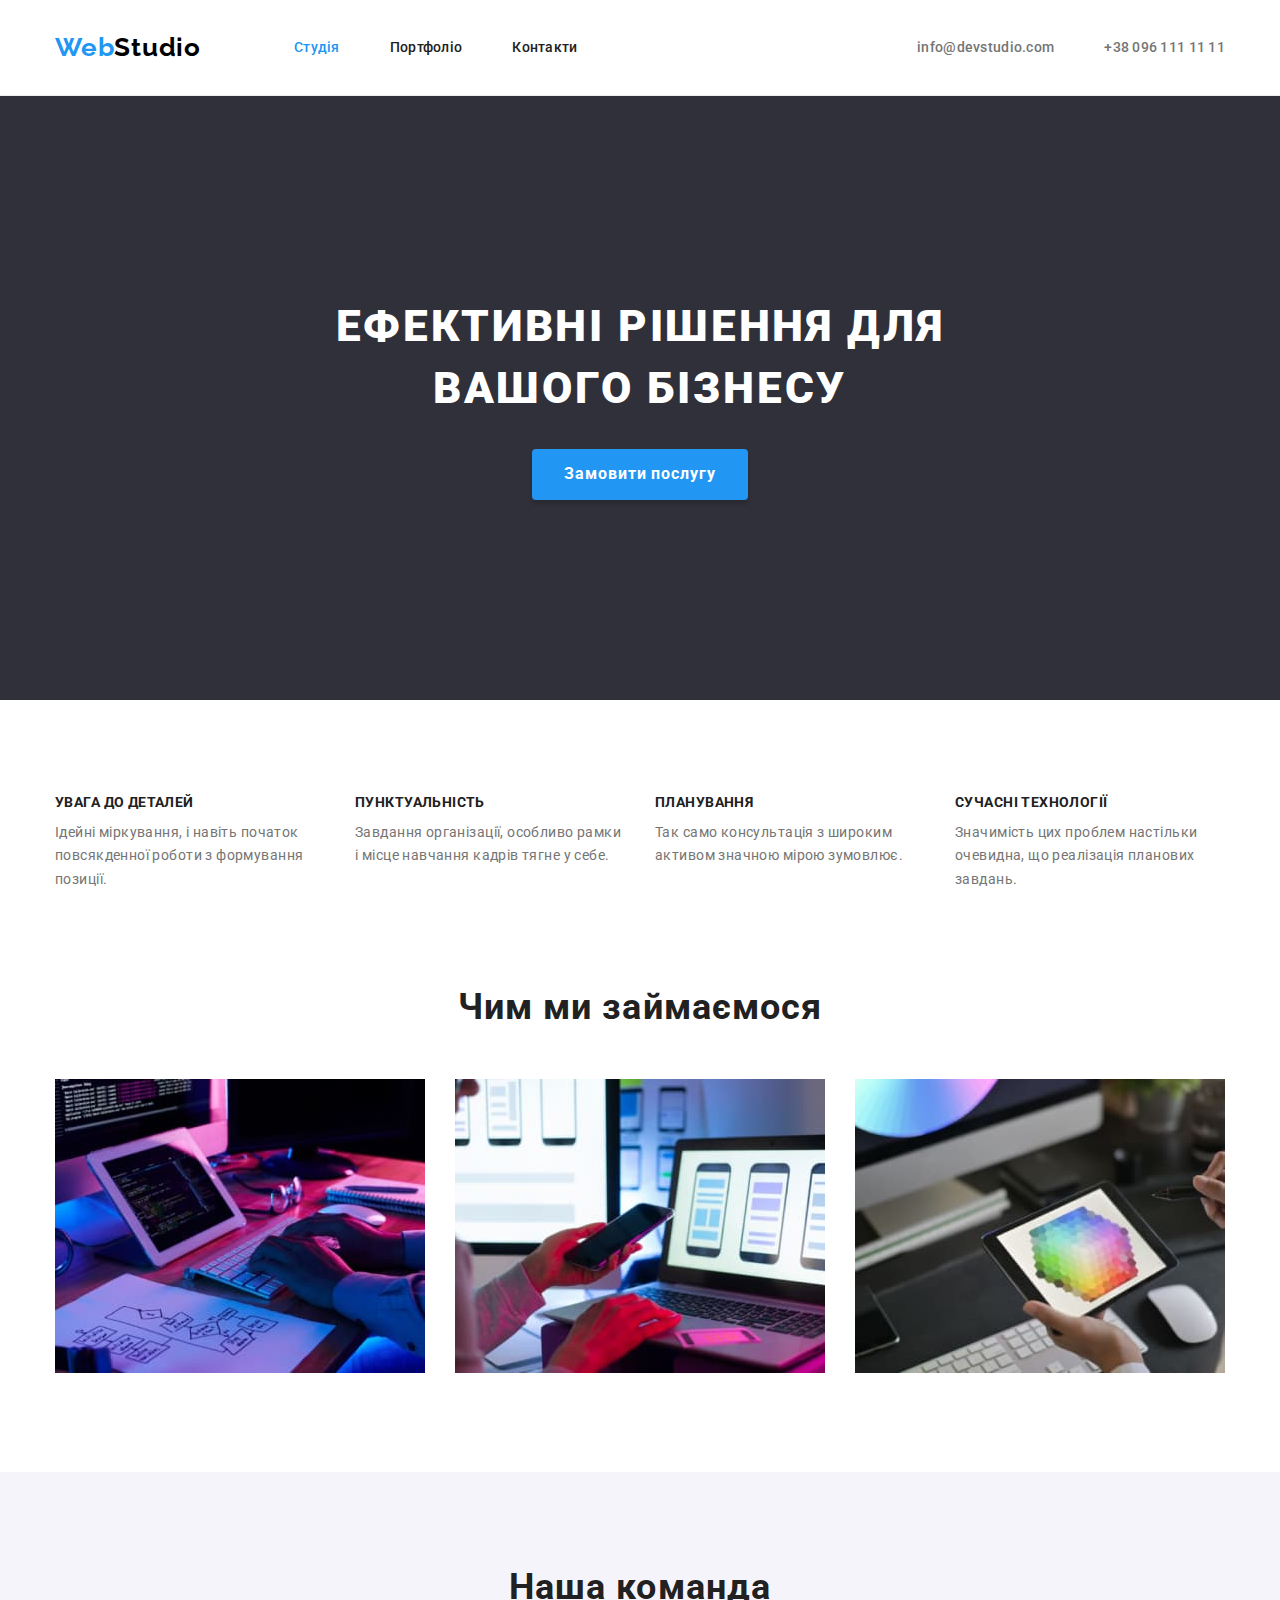
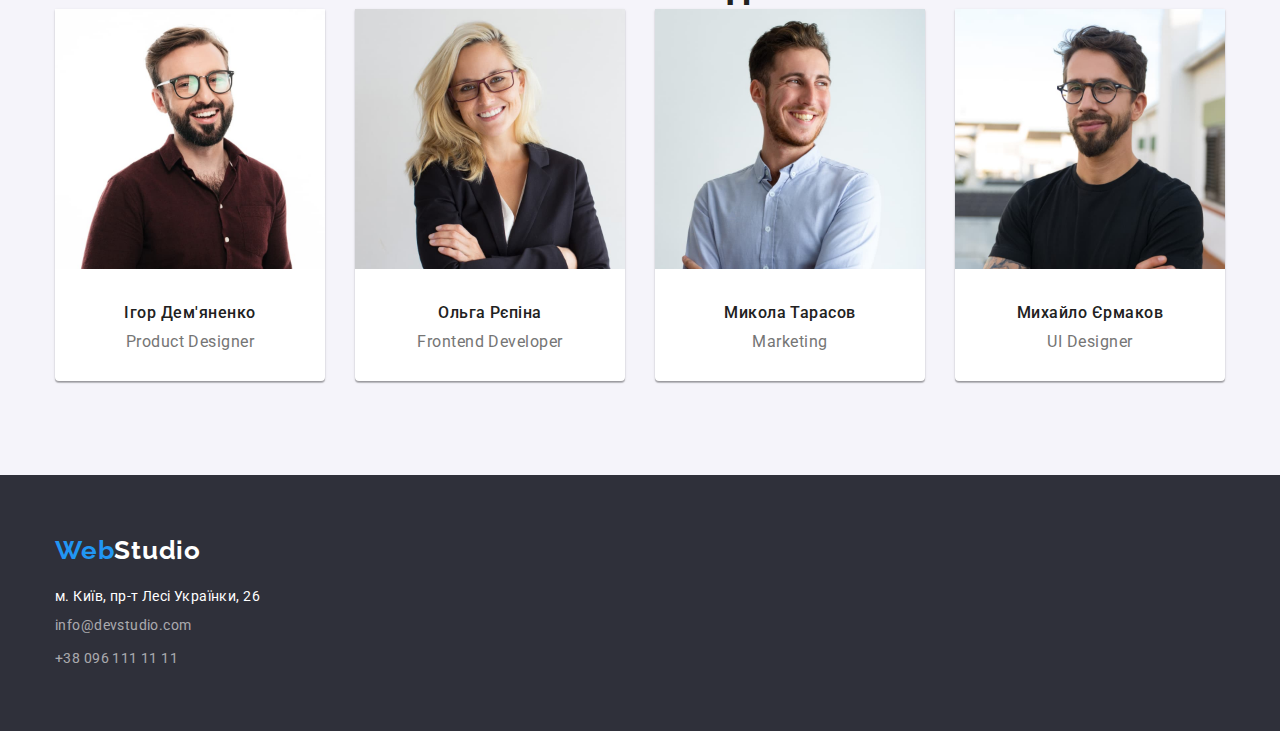
==== index.html @ 9d09f5ff "Добавляет файл с разметкой" ====
<!DOCTYPE html>
<html lang="uk">
  <head>
    <meta charset="UTF-8" />
    <meta http-equiv="X-UA-Compatible" content="IE=edge" />
    <meta name="viewport" content="width=device-width, initial-scale=1.0" />
    <title>Document</title>

    <!-- Шрифти -->
    <link rel="preconnect" href="https://fonts.googleapis.com" />
    <link rel="preconnect" href="https://fonts.gstatic.com" crossorigin />
    <link
      href="https://fonts.googleapis.com/css2?family=Raleway:wght@700&family=Roboto:wght@400;500;700;900&display=swap"
      rel="stylesheet"
    />

    <!-- Нормалізатор -->
    <link
      rel="stylesheet"
      href="https://cdn.jsdelivr.net/npm/modern-normalize@1.1.0/modern-normalize.min.css"
    />

    <!-- Стилі -->
    <link rel="stylesheet" href="./css/styles.css" />
  </head>
  <body>
    <!-- Шапка сайта -->
    <header class="page-header section">
      <div class="header-container container">
        <nav class="header-nav">
          <!-- Логотип -->
          <a class="header-logo" href="./index.html">
            <span class="logo">Web</span>Studio</a
          >
          <!-- Навігація -->
          <ul class="header-list">
            <li class="header-item">
              <a class="header-link current" href="./index.html">Студія</a>
            </li>
            <li class="header-item">
              <a class="header-link" href="./portfolio.html">Портфоліо</a>
            </li>
            <li class="header-item">
              <a class="header-link" href="#">Контакти</a>
            </li>
          </ul>
        </nav>

        <ul class="header-list">
          <li class="header-item">
            <a class="header-link contact" href="mailto:info@devstudio.com"
              >info@devstudio.com</a
            >
          </li>
          <li class="header-item">
            <a class="header-link contact" href="tel:+380961111111"
              >+38 096 111 11 11</a
            >
          </li>
        </ul>
      </div>
    </header>

    <main>
      <!-- секція Герой -->
      <section class="hero section">
        <div class="container">
          <h1 class="hero-title">Ефективні рішення для вашого бізнесу</h1>
          <button class="hero-btn" type="button">Замовити послугу</button>
        </div>
      </section>

      <!-- секція Особливості (переваги)-->
      <section class="benefits section">
        <div class="container">
          <h2 hidden>Особливості</h2>
          <ul class="benefits-list">
            <li class="benefits-item">
              <h3 class="benefits-name">УВАГА ДО ДЕТАЛЕЙ</h3>
              <p class="benefits-text">
                Ідейні міркування, і навіть початок повсякденної роботи з
                формування позиції.
              </p>
            </li>
            <li class="benefits-item">
              <h3 class="benefits-name">ПУНКТУАЛЬНІСТЬ</h3>
              <p class="benefits-text">
                Завдання організації, особливо рамки і місце навчання кадрів
                тягне у себе.
              </p>
            </li>
            <li class="benefits-item">
              <h3 class="benefits-name">ПЛАНУВАННЯ</h3>
              <p class="benefits-text">
                Так само консультація з широким активом значною мірою зумовлює.
              </p>
            </li>
            <li class="benefits-item">
              <h3 class="benefits-name">СУЧАСНІ ТЕХНОЛОГІЇ</h3>
              <p class="benefits-text">
                Значимість цих проблем настільки очевидна, що реалізація
                планових завдань.
              </p>
            </li>
          </ul>
        </div>
      </section>

      <!-- секція Чим займаємося -->
      <section class="services section">
        <div class="container">
          <h2 class="services-title">Чим ми займаємося</h2>
          <ul class="services-list card-set">
            <li class="services-item card-set-item">
              <img
                class="services-img"
                src="./images/activity/box1.jpg"
                alt="фото розробки спеціальних додатків"
                width="370"
                height="294"
              />
            </li>
            <li class="services-item card-set-item">
              <img
                class="services-img"
                src="./images/activity/box2.jpg"
                alt="фото розробки мобільних додатків"
                width="370"
                height="294"
              />
            </li>
            <li class="services-item card-set-item">
              <img
                class="services-img"
                src="./images/activity/box3.jpg"
                alt="фото розробки дизайну"
                width="370"
                height="294"
              />
            </li>
          </ul>
        </div>
      </section>

      <!-- секція Наша команда -->
      <section class="team section">
        <div class="container">
          <h2 class="team-title">Наша команда</h2>
          <ul class="team-list card-set">
            <li class="team-item card-set-item">
              <img
                class="team-img"
                src="./images/team/foto1.jpg"
                alt="фото Ігор Дем'яненко"
                width="270"
                height="260"
              />
              <h3 class="team-name">Ігор Дем'яненко</h3>
              <p class="team-text" lang="en">Product Designer</p>
            </li>
            <li class="team-item card-set-item">
              <img
                class="team-img"
                src="./images/team/foto2.jpg"
                alt="фото Ольга Рєпіна"
                width="270"
                height="260"
              />
              <h3 class="team-name">Ольга Рєпіна</h3>
              <p class="team-text" lang="en">Frontend Developer</p>
            </li>
            <li class="team-item card-set-item">
              <img
                class="team-img"
                src="./images/team/foto3.jpg"
                alt="фото Микола Тарасов"
                width="270"
                height="260"
              />
              <h3 class="team-name">Микола Тарасов</h3>
              <p class="team-text" lang="en">Marketing</p>
            </li>
            <li class="team-item card-set-item">
              <img
                class="team-img"
                src="./images/team/foto4.jpg"
                alt="фото Михайло Єрмаков"
                width="270"
                height="260"
              />
              <h3 class="team-name">Михайло Єрмаков</h3>
              <p class="team-text" lang="en">UI Designer</p>
            </li>
          </ul>
        </div>
      </section>
    </main>

    <!-- підвал -->
    <footer class="page-footer section">
      <div class="container">
        <a class="footer-logo" href=""><span class="logo">Web</span>Studio</a>
        <address class="footer-address">
          <ul class="footer-list">
            <li class="footer-item">
              <a
                class="footer-link address"
                href="http://google.com"
                target="_blank"
                rel="noopener noreferrer"
                >м. Київ, пр-т Лесі Українки, 26</a
              >
            </li>
            <li class="footer-item">
              <a class="footer-link" href="mailto:info@devstudio.com"
                >info@devstudio.com</a
              >
            </li>
            <li class="footer-item">
              <a class="footer-link" href="tel:+380961111111"
                >+38 096 111 11 11</a
              >
            </li>
          </ul>
        </address>
      </div>
    </footer>
  </body>
</html>
---- css/styles.css ----
:root {
   /* шрифт */
   --main-font:Roboto, sans-serif;

   /* колір тексту */
   --primary-text-color: #212121;
   --secondary-text-color: #757575;
   --title-text-color: #FFFFFF;
   --accent: #2196F3
   --logo-color: #000000
 
/* колір фону */
   --accent-background-color: #2196F3;

/* інші */

   --indent: 30px;
   --items: 3;
}



body {
  color: var(--primary-text-color);
  font-family: var(--main-font);
  background-color: #FFFFFF;
}

/* reset */

h1, h2, h3, p {
  margin: 0;  
}

a {
  text-decoration: none;
  color: currentColor;
  }

ul {
  list-style: none;
  padding: 0;
  margin: 0;
}

.img {
display: block;
}
 
.container {
  width: 1200px;
  margin-right: auto;
  margin-left: auto;
  padding-right: 15px;
  padding-left: 15px;

  /* outline: 2px solid red;
  outline-offset: -2px; */
} 

 .section {
  padding-top: 94px;
  padding-bottom: 94px;
}
/* card set - набір карток */

.card-set {
  display: flex;
  flex-wrap: wrap;
  gap: var(--indent);
} 

 .card-set-item {
  flex-basis: calc((100% - var(--indent) * (var(--items) - 1)) / var(--items));
}

 /* секція хедер */
 
 .header-container {
  display: flex;
  align-items: center;
}  

  .page-header {
    border-bottom: 1px solid #ECECEC;
    display: flex;
    padding-top: 32px;
    padding-bottom: 32px; 
}

/* секція логотип */

.header-logo {
  font-family: Raleway, sans-serif;
  font-weight: 700;
  font-size: 26px;
  line-height: 1.2;
  letter-spacing: 0.03em;
  color: #000000;
  margin-right: 93px;
} 

.logo {
  color: #2196F3;
}

/* навігація */

.header-nav {
  display: flex;
  align-items: center;
  margin-right: auto;
}

.header-list {
  font-weight: 500;
  font-size: 14px;
  line-height: 1.2;
  letter-spacing: 0.02em;
  color: #212121;
  display: flex;
  gap: 50px;
}

.header-link:hover,
.header-link:focus,
.footer-link:hover,
.footer-link:focus {
  color: #2196F3;
}

.current {
  color:  #2196F3;
 }

.contact {
  color: var(--secondary-text-color);
 }

/* секція Герой */

.hero {
  background-color: #2F303A;
  padding-top: 200px;
  padding-bottom: 200px;
}

.hero-title {
  font-size: 44px;
  line-height: 1.4;
  text-align: center;
  letter-spacing: 0.06em;
  text-transform: uppercase;
  color: var(--title-text-color);
  font-weight: 900;
  max-width: 696px;
  margin: 0 auto; 
  margin-bottom: 30px;
  text-align: center;
}

.hero-btn {
  cursor: pointer;
  font-weight: 700;
  font-size: 16px;
  line-height: 1.9;
  display: flex;
  align-items: center;
  text-align: center;
  letter-spacing: 0.06em;
  color: #FFFFFF; 
  
  box-shadow: 0px 4px 4px rgba(0, 0, 0, 0.15);
  border-radius: 4px;
  background: #2196F3;
  min-width: 216px;
  min-height: 50px;
  padding: 10px 32px;
  margin: 0 auto;
  border: 0px;
 }

/* секція Особливості (переваги)*/

.benefits {
  padding-bottom: 0;
}

.benefits-list {
  display: flex;
}

.benefits-item {
  max-width: 270px;
  margin-right: 30px;
}

.benefits-item:last-child {
  margin-right: 0;
}

.benefits-name {
  font-weight: 700;
  font-size: 14px;
  line-height: 1.2;
  letter-spacing: 0.03em;
  text-transform: uppercase;
  margin-bottom: 10px;
}
  
.benefits-text {
  font-size: 14px;
  line-height: 1.7;
  letter-spacing: 0.03em;
  color: var(--secondary-text-color);
}

/* секція Чим займаємося */

.services-title {
  font-weight: 700;
  font-size: 36px;
  line-height: 1.2;
  text-align: center;
  letter-spacing: 0.03em;
  min-width: 366px;
  margin-bottom: 50px;
}

/*- секція Наша команда */

.team {
  background-color: #F5F4FA;
}

.team-list {
  --items: 4;
}

.team-item {
  box-shadow: 0px 1px 3px rgba(0, 0, 0, 0.12), 0px 1px 1px rgba(0, 0, 0, 0.14), 0px 2px 1px rgba(0, 0, 0, 0.2);
  border-radius: 0px 0px 4px 4px;
  background-color:  #FFFFFF;
}

.team-title {
  font-weight: 700;
  font-size: 36px;
  line-height: 1.2;
  text-align: center;
  letter-spacing: 0.03em;
 }

 .team-img {
  margin-bottom: 30px;
}

.team-name {
  font-weight: 500;
  font-size: 16px;
  line-height: 1.2;
  letter-spacing: 0.03em;
  text-align: center;
  margin-bottom: 10px;
}

.team-text {
  line-height: 1.2;
  text-align: center;
  letter-spacing: 0.03em;
  color:var(--secondary-text-color);
  font-size: 16px;
  padding-bottom: 30px;
}

/* секція підвал */

.page-footer {
  background-color: #2F303A;
  padding-top: 60px;
  padding-bottom: 60px;
} 

.footer-logo {
  font-family: 'Raleway';
  font-weight: 700;
  font-size: 26px;
  line-height: 1.2;
  letter-spacing: 0.03em;
  color: #FFFFFF;
  font-style: normal;
  display: block;
  margin-bottom: 20px;
}

.footer-link {
  font-size: 14px;
  line-height: 1.7;
  letter-spacing: 0.03em;
  color: rgba(255, 255, 255, 0.6);
  font-style: normal;
}

.footer-link.address {
  font-size: 14px;
  line-height: 1.2;
  letter-spacing: 0.03em;
  color: #FFFFFF;
  margin-bottom: 20px;
  
}

.footer-item {
  margin-bottom: 09px;
}

.footer-item:last-child {
  margin-bottom: 0;
}

/* --сторінка порфоліо */

.portfolio-button {
  display: flex;
  justify-content: center;
  gap: 08px;
  margin-bottom: 50px;

}

.button {
  font-weight: 500;
  font-size: 16px;
  line-height: 1.6;
  text-align: center;
  letter-spacing: 0.03em;
  color: var(--primary-text-color);
  background-color:  #F5F4FA;
  border-radius: 4px;
  cursor: pointer;
  padding: 06px 22px;
  min-height: 38px;
  border: 0;
}

.button-active {
  color: #FFFFFF;
  background-color:#2196F3;
  box-shadow: 0px 3px 1px rgba(0, 0, 0, 0.1), 0px 1px 2px rgba(0, 0, 0, 0.08), 0px 2px 2px rgba(0, 0, 0, 0.12);
  padding: 06px 25px;
  min-width: 73px;
}

.button-web {
  min-width: 125px;
}

.button-applications {
  min-width: 112px;
}

.button-design {
  min-width: 103px;
}

.button-marketing {
  min-width: 130px;
}

.button:hover,
.button:focus {
  color: #FFFFFF;
  background-color: #2196F3;
}

.portfolio-projects {
  display: flex;
  flex-wrap: wrap;
  gap: 30px;
}

.portfolio-img {
  display: block;
}

.portfolio-info {
  padding: 20px 24px; 
  border: 1px solid  #EEEEEE;
  border-top: 0;
}

.portfolio-title {
  font-weight: 700;
  font-size: 18px;
  line-height: 2.0;
  letter-spacing: 0.06em;
  margin-bottom: 04px;
}

.portfolio-text {
  font-size: 16px;
  line-height: 1.9;
  letter-spacing: 0.03em;
  color: var(--secondary-text-color);
  


}
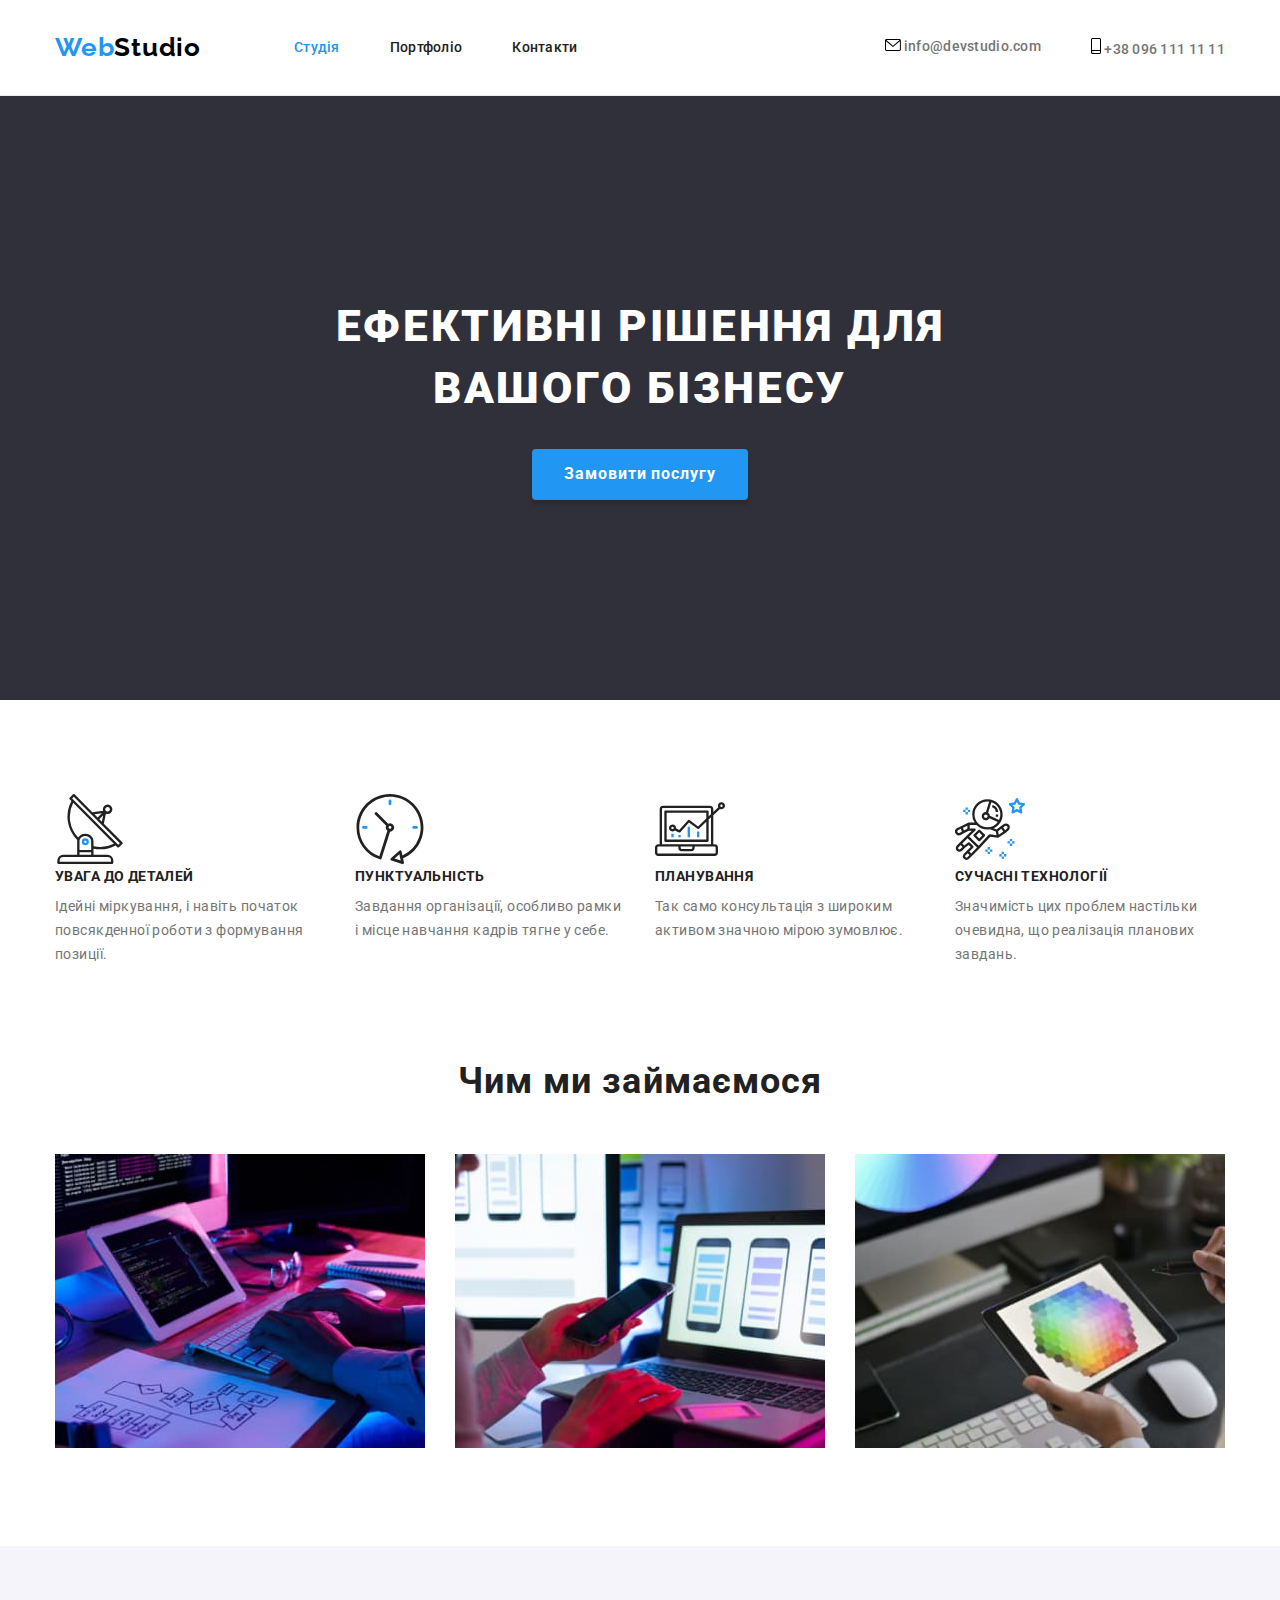
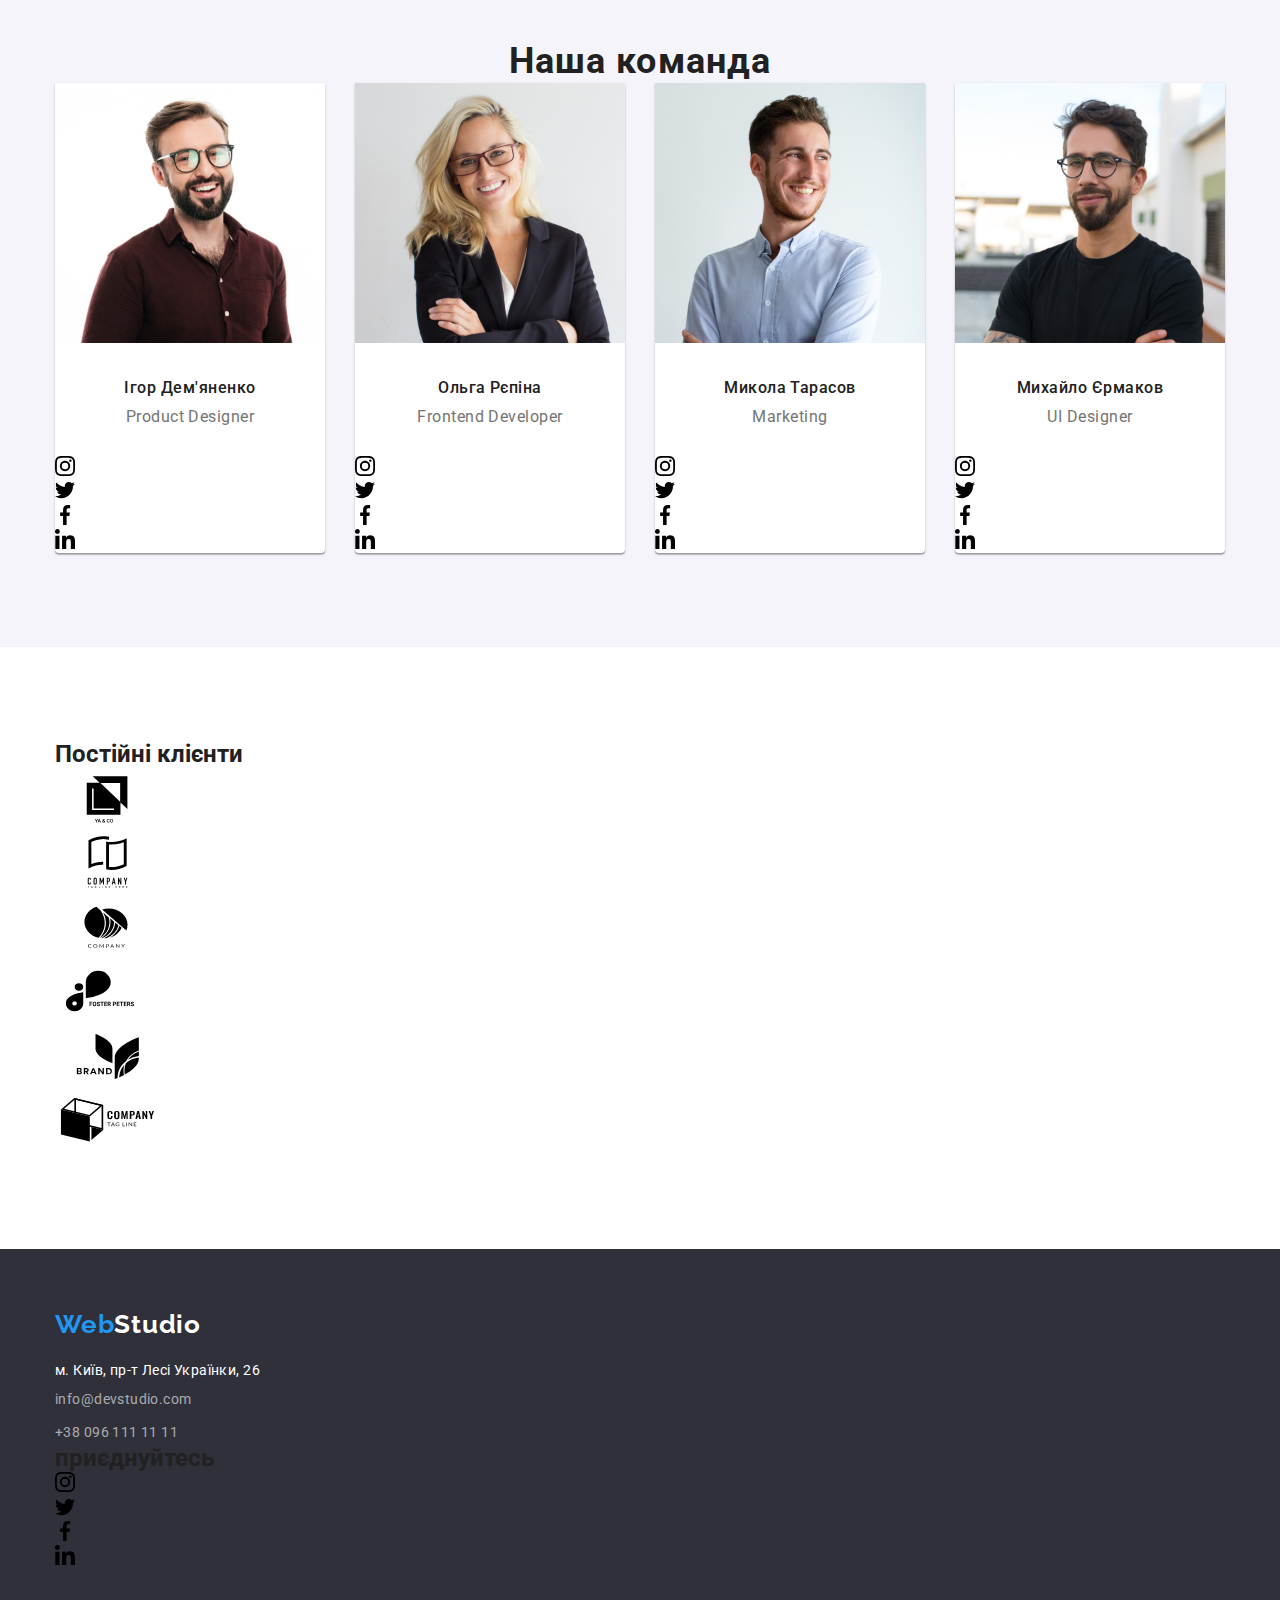
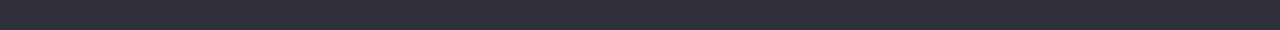
==== commit 3713e9c5: "добавляет в разметку декоративные элементы" ====
--- a/index.html
+++ b/index.html
@@ -48,13 +48,19 @@
 
         <ul class="header-list">
           <li class="header-item">
-            <a class="header-link contact" href="mailto:info@devstudio.com"
-              >info@devstudio.com</a
+            <a class="header-link contact" href="mailto:info@devstudio.com">
+              <svg class="contact-icon" width="16" height="12">
+                <use href="./images/icons.svg#icon-envelope"></use>
+              </svg>
+              info@devstudio.com</a
             >
           </li>
           <li class="header-item">
-            <a class="header-link contact" href="tel:+380961111111"
-              >+38 096 111 11 11</a
+            <a class="header-link contact" href="tel:+380961111111">
+              <svg class="contact-icon" width="10" height="16">
+                <use href="./images/icons.svg#icon-smartphone"></use>
+              </svg>
+              +38 096 111 11 11</a
             >
           </li>
         </ul>
@@ -76,6 +82,11 @@
           <h2 hidden>Особливості</h2>
           <ul class="benefits-list">
             <li class="benefits-item">
+              <div class="benefits-icon-box">
+                <svg class="benefits-icon" width="70" height="70">
+                  <use href="./images/icons.svg#icon-antenna"></use>
+                </svg>
+              </div>
               <h3 class="benefits-name">УВАГА ДО ДЕТАЛЕЙ</h3>
               <p class="benefits-text">
                 Ідейні міркування, і навіть початок повсякденної роботи з
@@ -83,6 +94,11 @@
               </p>
             </li>
             <li class="benefits-item">
+              <div class="benefits-icon-box">
+                <svg class="benefits-icon" width="70" height="70">
+                  <use href="./images/icons.svg#icon-clock"></use>
+                </svg>
+              </div>
               <h3 class="benefits-name">ПУНКТУАЛЬНІСТЬ</h3>
               <p class="benefits-text">
                 Завдання організації, особливо рамки і місце навчання кадрів
@@ -90,12 +106,22 @@
               </p>
             </li>
             <li class="benefits-item">
+              <div class="benefits-icon-box">
+                <svg class="benefits-icon" width="70" height="70">
+                  <use href="./images/icons.svg#icon-diagram"></use>
+                </svg>
+              </div>
               <h3 class="benefits-name">ПЛАНУВАННЯ</h3>
               <p class="benefits-text">
                 Так само консультація з широким активом значною мірою зумовлює.
               </p>
             </li>
             <li class="benefits-item">
+              <div class="benefits-icon-box">
+                <svg class="benefits-icon" width="70" height="70">
+                  <use href="./images/icons.svg#icon-astronaut"></use>
+                </svg>
+              </div>              
               <h3 class="benefits-name">СУЧАСНІ ТЕХНОЛОГІЇ</h3>
               <p class="benefits-text">
                 Значимість цих проблем настільки очевидна, що реалізація
@@ -155,8 +181,64 @@
                 width="270"
                 height="260"
               />
-              <h3 class="team-name">Ігор Дем'яненко</h3>
-              <p class="team-text" lang="en">Product Designer</p>
+              <div class="team-wrapper">
+                <h3 class="team-name">Ігор Дем'яненко</h3>
+                <p class="team-text" lang="en">Product Designer</p>
+                <ul class="socials">
+                  <li class="socials-item">
+                    <a 
+                      class="socials-link"
+                      href="https://instagram.com"
+                      aria-label="Instagram"
+                      target="_blank"
+                      rel="noopener noreferrer"
+                    > 
+                      <svg class="socials-icon" width="20" height="20">
+                        <use href="./images/icons.svg#icon-instagram"></use>
+                      </svg>
+                    </a>
+                  </li>
+                  <li class="socials-item">
+                    <a 
+                      class="socials-link"
+                      href="https://twitter.com"
+                      aria-label="Twitter"
+                      target="_blank"
+                      rel="noopener noreferrer"
+                    > 
+                      <svg class="socials-icon" width="20" height="20">
+                        <use href="./images/icons.svg#icon-twitter"></use>
+                      </svg>
+                    </a>
+                  </li>
+                  <li class="socials-item">
+                    <a 
+                      class="socials-link"
+                      href="https://facebook.com"
+                      aria-label="Facebook"
+                      target="_blank"
+                      rel="noopener noreferrer"
+                    > 
+                      <svg class="socials-icon" width="20" height="20">
+                        <use href="./images/icons.svg#icon-facebook"></use>
+                      </svg>
+                    </a>
+                  </li>
+                  <li class="socials-item">
+                    <a 
+                      class="socials-link"
+                      href="https://linkedin.com"
+                      aria-label="Linkedin"
+                      target="_blank"
+                      rel="noopener noreferrer"
+                    > 
+                      <svg class="socials-icon" width="20" height="20">
+                        <use href="./images/icons.svg#icon-linkedin"></use>
+                      </svg>
+                    </a>
+                  </li>
+                </ul>
+              </div>
             </li>
             <li class="team-item card-set-item">
               <img
@@ -166,8 +248,64 @@
                 width="270"
                 height="260"
               />
-              <h3 class="team-name">Ольга Рєпіна</h3>
-              <p class="team-text" lang="en">Frontend Developer</p>
+              <div class="team-wrapper">
+                <h3 class="team-name">Ольга Рєпіна</h3>
+                <p class="team-text" lang="en">Frontend Developer</p>
+                <ul class="socials">
+                  <li class="socials-item">
+                    <a 
+                      class="socials-link"
+                      href="https://instagram.com"
+                      aria-label="Instagram"
+                      target="_blank"
+                      rel="noopener noreferrer"
+                    > 
+                      <svg class="socials-icon" width="20" height="20">
+                        <use href="./images/icons.svg#icon-instagram"></use>
+                      </svg>
+                    </a>
+                  </li>
+                  <li class="socials-item">
+                    <a 
+                      class="socials-link"
+                      href="https://twitter.com"
+                      aria-label="Twitter"
+                      target="_blank"
+                      rel="noopener noreferrer"
+                    > 
+                      <svg class="socials-icon" width="20" height="20">
+                        <use href="./images/icons.svg#icon-twitter"></use>
+                      </svg>
+                    </a>
+                  </li>
+                  <li class="socials-item">
+                    <a 
+                      class="socials-link"
+                      href="https://facebook.com"
+                      aria-label="Facebook"
+                      target="_blank"
+                      rel="noopener noreferrer"
+                    > 
+                      <svg class="socials-icon" width="20" height="20">
+                        <use href="./images/icons.svg#icon-facebook"></use>
+                      </svg>
+                    </a>
+                  </li>
+                  <li class="socials-item">
+                    <a 
+                      class="socials-link"
+                      href="https://linkedin.com"
+                      aria-label="Linkedin"
+                      target="_blank"
+                      rel="noopener noreferrer"
+                    > 
+                      <svg class="socials-icon" width="20" height="20">
+                        <use href="./images/icons.svg#icon-linkedin"></use>
+                      </svg>
+                    </a>
+                  </li>
+                </ul>
+              </div>
             </li>
             <li class="team-item card-set-item">
               <img
@@ -177,8 +315,64 @@
                 width="270"
                 height="260"
               />
-              <h3 class="team-name">Микола Тарасов</h3>
-              <p class="team-text" lang="en">Marketing</p>
+              <div class="team-wrapper">
+                <h3 class="team-name">Микола Тарасов</h3>
+                <p class="team-text" lang="en">Marketing</p>
+                <ul class="socials">
+                  <li class="socials-item">
+                    <a 
+                      class="socials-link"
+                      href="https://instagram.com"
+                      aria-label="Instagram"
+                      target="_blank"
+                      rel="noopener noreferrer"
+                    > 
+                      <svg class="socials-icon" width="20" height="20">
+                        <use href="./images/icons.svg#icon-instagram"></use>
+                      </svg>
+                    </a>
+                  </li>
+                  <li class="socials-item">
+                    <a 
+                      class="socials-link"
+                      href="https://twitter.com"
+                      aria-label="Twitter"
+                      target="_blank"
+                      rel="noopener noreferrer"
+                    > 
+                      <svg class="socials-icon" width="20" height="20">
+                        <use href="./images/icons.svg#icon-twitter"></use>
+                      </svg>
+                    </a>
+                  </li>
+                  <li class="socials-item">
+                    <a 
+                      class="socials-link"
+                      href="https://facebook.com"
+                      aria-label="Facebook"
+                      target="_blank"
+                      rel="noopener noreferrer"
+                    > 
+                      <svg class="socials-icon" width="20" height="20">
+                        <use href="./images/icons.svg#icon-facebook"></use>
+                      </svg>
+                    </a>
+                  </li>
+                  <li class="socials-item">
+                    <a 
+                      class="socials-link"
+                      href="https://linkedin.com"
+                      aria-label="Linkedin"
+                      target="_blank"
+                      rel="noopener noreferrer"
+                    > 
+                      <svg class="socials-icon" width="20" height="20">
+                        <use href="./images/icons.svg#icon-linkedin"></use>
+                      </svg>
+                    </a>
+                  </li>
+                </ul>
+              </div>
             </li>
             <li class="team-item card-set-item">
               <img
@@ -190,6 +384,147 @@
               />
               <h3 class="team-name">Михайло Єрмаков</h3>
               <p class="team-text" lang="en">UI Designer</p>
+              <ul class="socials">
+                <li class="socials-item">
+                  <a 
+                    class="socials-link"
+                    href="https://instagram.com"
+                    aria-label="Instagram"
+                    target="_blank"
+                    rel="noopener noreferrer"
+                  > 
+                    <svg class="socials-icon" width="20" height="20">
+                      <use href="./images/icons.svg#icon-instagram"></use>
+                    </svg>
+                  </a>
+                </li>
+                <li class="socials-item">
+                  <a 
+                    class="socials-link"
+                    href="https://twitter.com"
+                    aria-label="Twitter"
+                    target="_blank"
+                    rel="noopener noreferrer"
+                  > 
+                    <svg class="socials-icon" width="20" height="20">
+                      <use href="./images/icons.svg#icon-twitter"></use>
+                    </svg>
+                  </a>
+                </li>
+                <li class="socials-item">
+                  <a 
+                    class="socials-link"
+                    href="https://facebook.com"
+                    aria-label="Facebook"
+                    target="_blank"
+                    rel="noopener noreferrer"
+                  > 
+                    <svg class="socials-icon" width="20" height="20">
+                      <use href="./images/icons.svg#icon-facebook"></use>
+                    </svg>
+                  </a>
+                </li>
+                <li class="socials-item">
+                  <a 
+                    class="socials-link"
+                    href="https://linkedin.com"
+                    aria-label="Linkedin"
+                    target="_blank"
+                    rel="noopener noreferrer"
+                  > 
+                    <svg class="socials-icon" width="20" height="20">
+                      <use href="./images/icons.svg#icon-linkedin"></use>
+                    </svg>
+                  </a>
+                </li>
+              </ul>
+            </li>
+          </ul>
+        </div>
+      </section>
+
+      <!--секція Постійні клієнти-->
+      <section class="customers section">
+        <div class="container">
+          <h2 class="customers-title">Постійні клієнти</h2>
+          <ul class="customers-list">
+            <li class="customers-item">
+              <a 
+                class="customers-link"
+                href="#"
+                aria-label="icon-yaco"
+                target="_blank"
+                rel="noopener noreferrer"
+              > 
+                <svg class="customers-icon" width="106" height="60">
+                  <use href="./images/icons.svg#icon-yaco"></use>
+                </svg>
+              </a>
+            </li>
+            <li class="customers-item">
+              <a 
+                class="customers-link"
+                href="#"
+                aria-label="icon-tagline-here"
+                target="_blank"
+                rel="noopener noreferrer"
+              > 
+                <svg class="customers-icon" width="106" height="60">
+                  <use href="./images/icons.svg#icon-tagline-here"></use>
+                </svg>
+              </a>
+            </li>
+            <li class="customers-item">
+              <a 
+                class="customers-link"
+                href="#"
+                aria-label="icon-company"
+                target="_blank"
+                rel="noopener noreferrer"
+              > 
+                <svg class="customers-icon" width="106" height="60">
+                  <use href="./images/icons.svg#icon-company"></use>
+                </svg>
+              </a>
+            </li>
+            <li class="customers-item">
+              <a 
+                class="customers-link"
+                href="#"
+                aria-label="icon-fosterpeters"
+                target="_blank"
+                rel="noopener noreferrer"
+              > 
+                <svg class="customers-icon" width="106" height="60">
+                  <use href="./images/icons.svg#icon-fosterpeters"></use>
+                </svg>
+              </a>
+            </li>
+            <li class="customers-item">
+              <a 
+                class="customers-link"
+                href="#"
+                aria-label="icon-brand"
+                target="_blank"
+                rel="noopener noreferrer"
+              > 
+                <svg class="customers-icon" width="106" height="60">
+                  <use href="./images/icons.svg#icon-brand"></use>
+                </svg>
+              </a>
+            </li>
+              <li class="customers-item">
+              <a 
+                class="customers-link"
+                href="#"
+                aria-label="icon-tagline"
+                target="_blank"
+                rel="noopener noreferrer"
+              > 
+                <svg class="customers-icon" width="106" height="60">
+                  <use href="./images/icons.svg#icon-tagline"></use>
+                </svg>
+              </a>
             </li>
           </ul>
         </div>
@@ -223,6 +558,64 @@
             </li>
           </ul>
         </address>
+
+        <div class="footer-icon">
+          <h2 class="footer-title">приєднуйтесь</h2>
+          <ul class="list-icon">
+            <li class="item-icon">
+              <a 
+                class="footer-socials-link"
+                href="https://instagram.com"
+                aria-label="Instagram"
+                target="_blank"
+                rel="noopener noreferrer"
+              > 
+                <svg class="footer-socials-icon" width="20" height="20">
+                  <use href="./images/icons.svg#icon-instagram"></use>
+                </svg>
+              </a>
+            </li>
+            <li class="item-icon">
+              <a 
+                class="footer-socials-link"
+                href="https://twitter.com"
+                aria-label="Twitter"
+                target="_blank"
+                rel="noopener noreferrer"
+              > 
+                <svg class="footer-socials-icon" width="20" height="20">
+                  <use href="./images/icons.svg#icon-twitter"></use>
+                </svg>
+              </a>
+            </li>
+            <li class="item-icon">
+              <a 
+                class="footer-socials-link"
+                href="https://facebook.com"
+                aria-label="Facebook"
+                target="_blank"
+                rel="noopener noreferrer"
+              > 
+                <svg class="footer-socials-icon" width="20" height="20">
+                  <use href="./images/icons.svg#icon-facebook"></use>
+                </svg>
+              </a>
+            </li>
+            <li class="item-icon">
+              <a 
+                class="footer-socials-link"
+                href="https://linkedin.com"
+                aria-label="Linkedin"
+                target="_blank"
+                rel="noopener noreferrer"
+              > 
+                <svg class="footer-socials-icon" width="20" height="20">
+                  <use href="./images/icons.svg#icon-linkedin"></use>
+                </svg>
+              </a>
+            </li>
+          </ul>
+        </div>
       </div>
     </footer>
   </body>
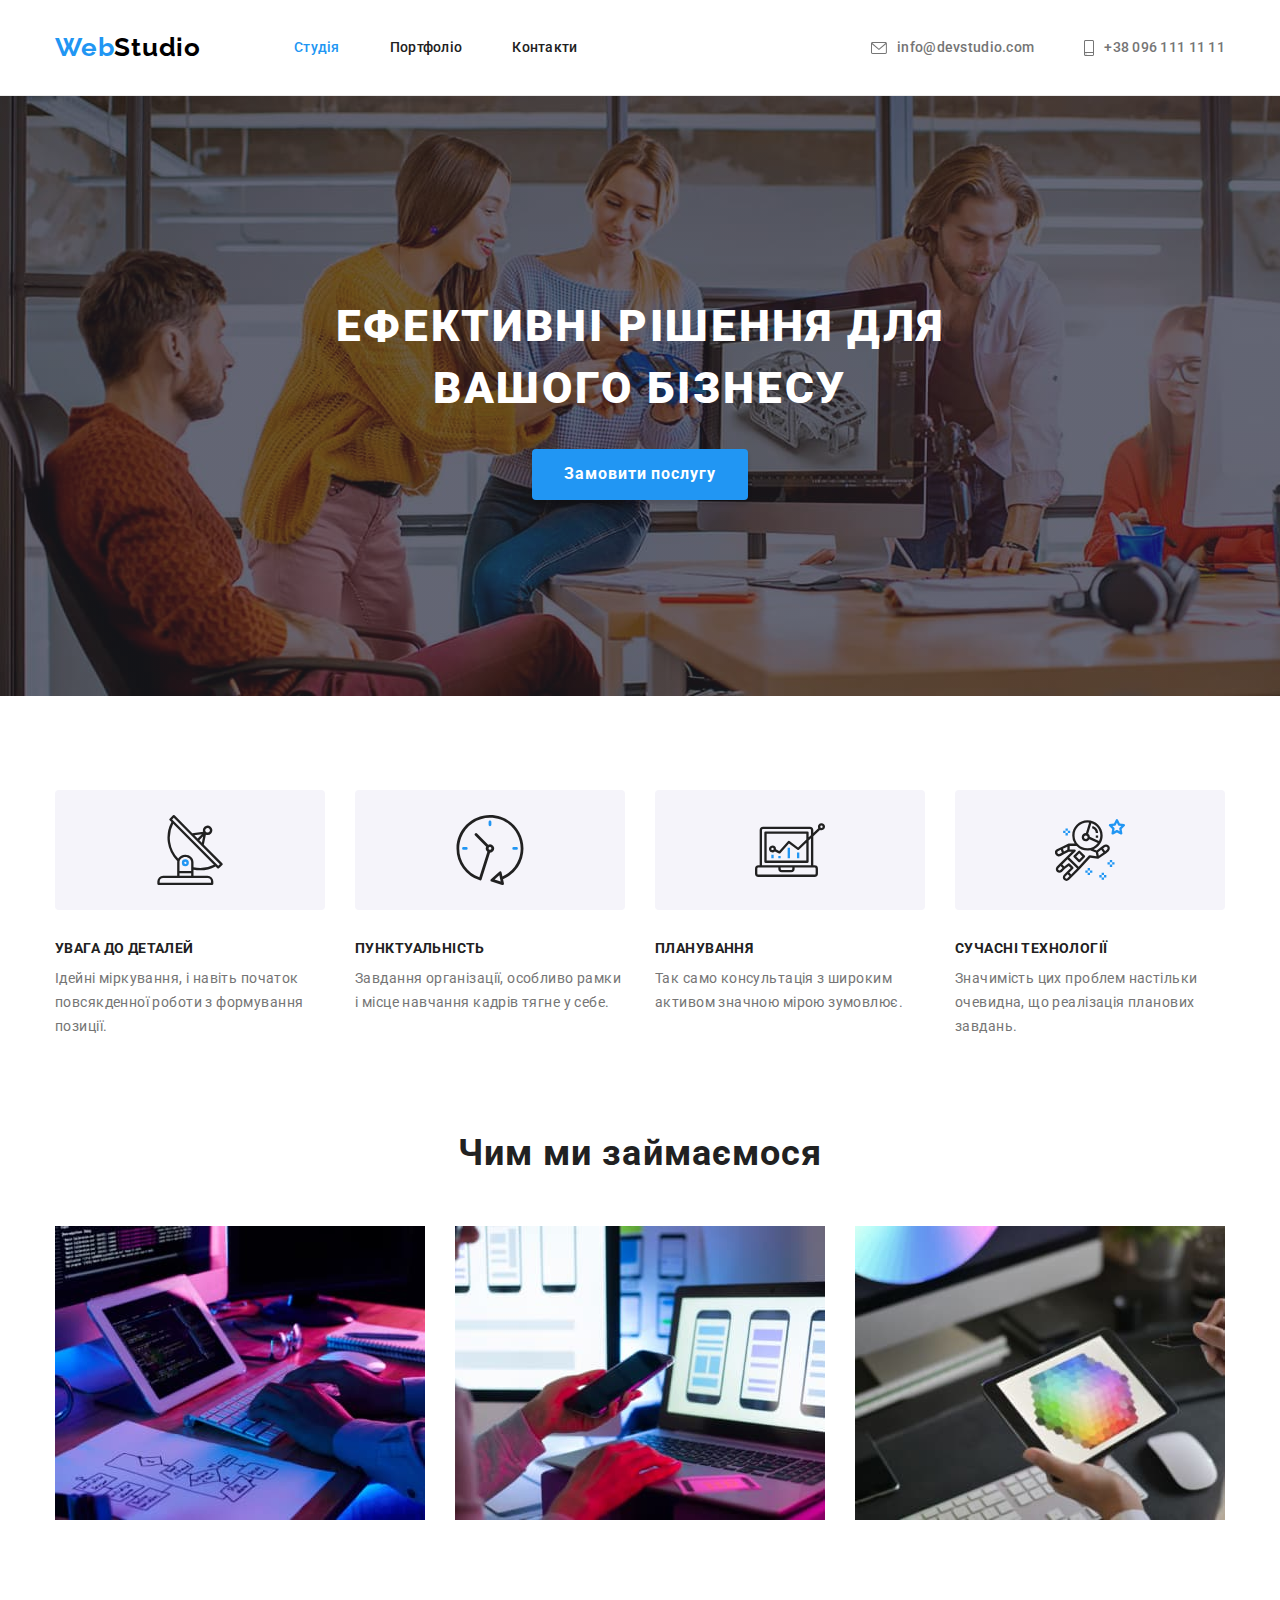
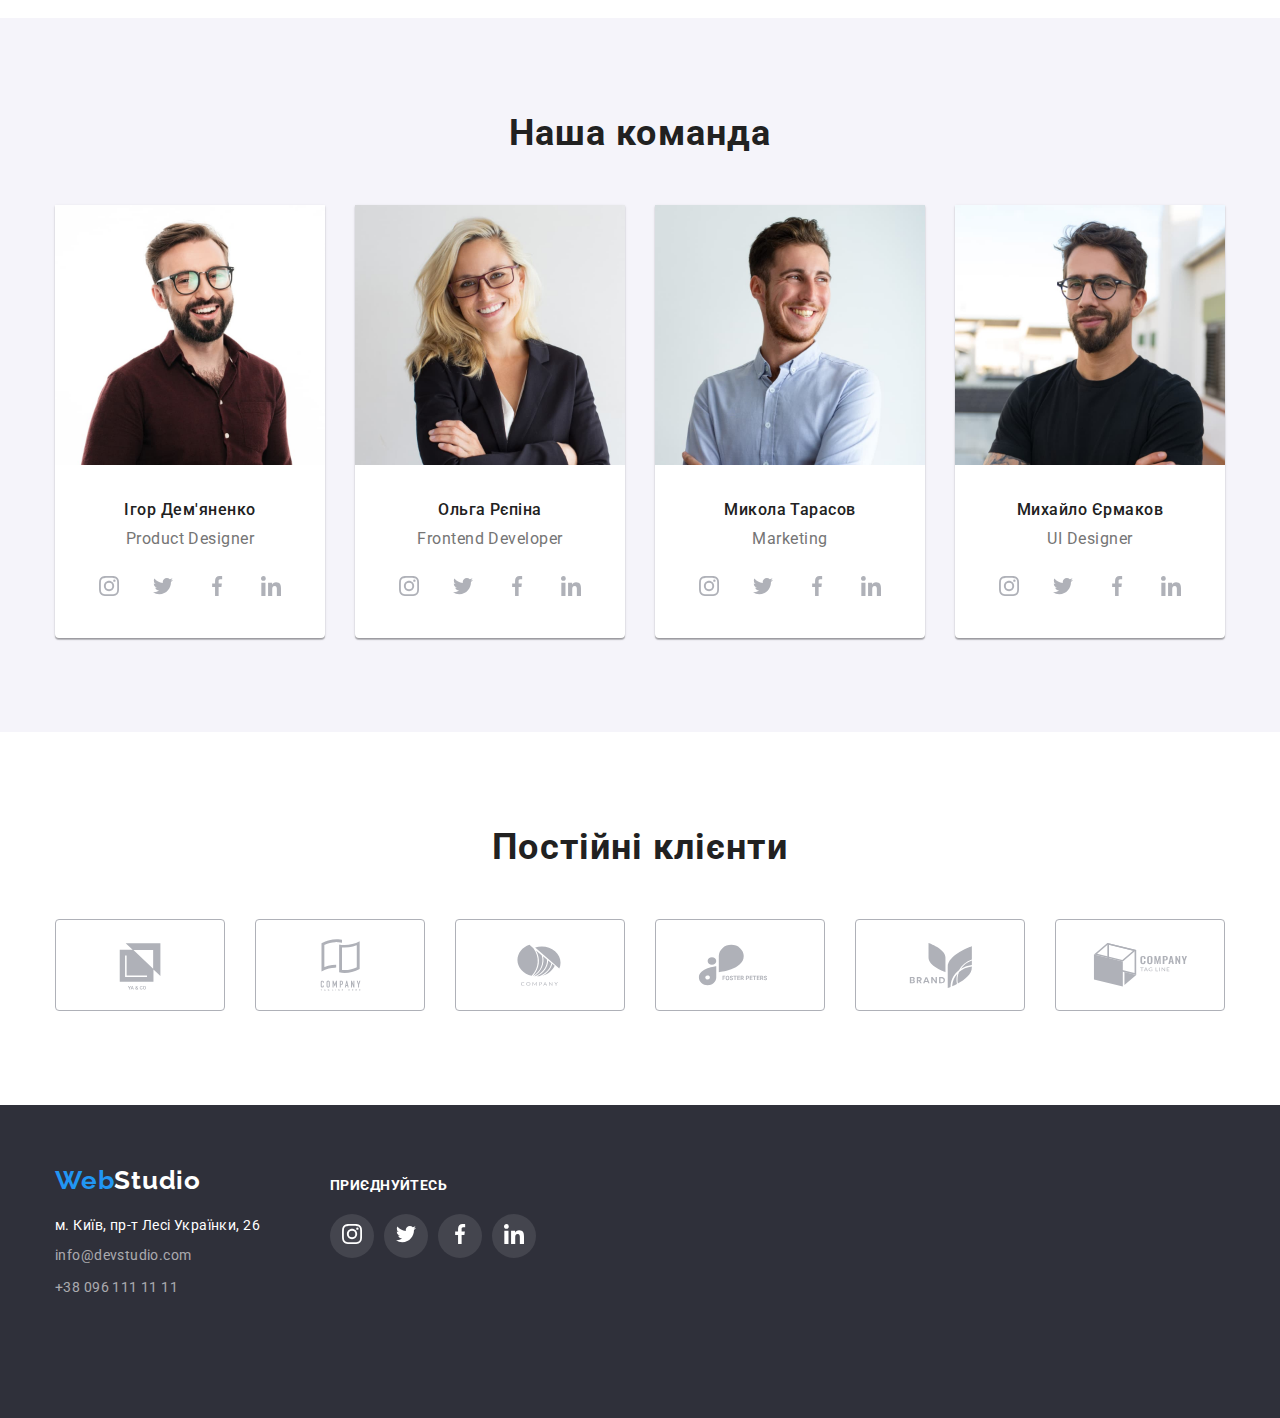
==== commit 8c1c4524: "добавляет социальные ссылки в футер" ====
--- a/index.html
+++ b/index.html
@@ -121,7 +121,7 @@
                 <svg class="benefits-icon" width="70" height="70">
                   <use href="./images/icons.svg#icon-astronaut"></use>
                 </svg>
-              </div>              
+              </div>
               <h3 class="benefits-name">СУЧАСНІ ТЕХНОЛОГІЇ</h3>
               <p class="benefits-text">
                 Значимість цих проблем настільки очевидна, що реалізація
@@ -186,52 +186,52 @@
                 <p class="team-text" lang="en">Product Designer</p>
                 <ul class="socials">
                   <li class="socials-item">
-                    <a 
+                    <a
                       class="socials-link"
                       href="https://instagram.com"
                       aria-label="Instagram"
                       target="_blank"
                       rel="noopener noreferrer"
-                    > 
+                    >
                       <svg class="socials-icon" width="20" height="20">
                         <use href="./images/icons.svg#icon-instagram"></use>
                       </svg>
                     </a>
                   </li>
                   <li class="socials-item">
-                    <a 
+                    <a
                       class="socials-link"
                       href="https://twitter.com"
                       aria-label="Twitter"
                       target="_blank"
                       rel="noopener noreferrer"
-                    > 
+                    >
                       <svg class="socials-icon" width="20" height="20">
                         <use href="./images/icons.svg#icon-twitter"></use>
                       </svg>
                     </a>
                   </li>
                   <li class="socials-item">
-                    <a 
+                    <a
                       class="socials-link"
                       href="https://facebook.com"
                       aria-label="Facebook"
                       target="_blank"
                       rel="noopener noreferrer"
-                    > 
+                    >
                       <svg class="socials-icon" width="20" height="20">
                         <use href="./images/icons.svg#icon-facebook"></use>
                       </svg>
                     </a>
                   </li>
                   <li class="socials-item">
-                    <a 
+                    <a
                       class="socials-link"
                       href="https://linkedin.com"
                       aria-label="Linkedin"
                       target="_blank"
                       rel="noopener noreferrer"
-                    > 
+                    >
                       <svg class="socials-icon" width="20" height="20">
                         <use href="./images/icons.svg#icon-linkedin"></use>
                       </svg>
@@ -253,52 +253,52 @@
                 <p class="team-text" lang="en">Frontend Developer</p>
                 <ul class="socials">
                   <li class="socials-item">
-                    <a 
+                    <a
                       class="socials-link"
                       href="https://instagram.com"
                       aria-label="Instagram"
                       target="_blank"
                       rel="noopener noreferrer"
-                    > 
+                    >
                       <svg class="socials-icon" width="20" height="20">
                         <use href="./images/icons.svg#icon-instagram"></use>
                       </svg>
                     </a>
                   </li>
                   <li class="socials-item">
-                    <a 
+                    <a
                       class="socials-link"
                       href="https://twitter.com"
                       aria-label="Twitter"
                       target="_blank"
                       rel="noopener noreferrer"
-                    > 
+                    >
                       <svg class="socials-icon" width="20" height="20">
                         <use href="./images/icons.svg#icon-twitter"></use>
                       </svg>
                     </a>
                   </li>
                   <li class="socials-item">
-                    <a 
+                    <a
                       class="socials-link"
                       href="https://facebook.com"
                       aria-label="Facebook"
                       target="_blank"
                       rel="noopener noreferrer"
-                    > 
+                    >
                       <svg class="socials-icon" width="20" height="20">
                         <use href="./images/icons.svg#icon-facebook"></use>
                       </svg>
                     </a>
                   </li>
                   <li class="socials-item">
-                    <a 
+                    <a
                       class="socials-link"
                       href="https://linkedin.com"
                       aria-label="Linkedin"
                       target="_blank"
                       rel="noopener noreferrer"
-                    > 
+                    >
                       <svg class="socials-icon" width="20" height="20">
                         <use href="./images/icons.svg#icon-linkedin"></use>
                       </svg>
@@ -320,52 +320,52 @@
                 <p class="team-text" lang="en">Marketing</p>
                 <ul class="socials">
                   <li class="socials-item">
-                    <a 
+                    <a
                       class="socials-link"
                       href="https://instagram.com"
                       aria-label="Instagram"
                       target="_blank"
                       rel="noopener noreferrer"
-                    > 
+                    >
                       <svg class="socials-icon" width="20" height="20">
                         <use href="./images/icons.svg#icon-instagram"></use>
                       </svg>
                     </a>
                   </li>
                   <li class="socials-item">
-                    <a 
+                    <a
                       class="socials-link"
                       href="https://twitter.com"
                       aria-label="Twitter"
                       target="_blank"
                       rel="noopener noreferrer"
-                    > 
+                    >
                       <svg class="socials-icon" width="20" height="20">
                         <use href="./images/icons.svg#icon-twitter"></use>
                       </svg>
                     </a>
                   </li>
                   <li class="socials-item">
-                    <a 
+                    <a
                       class="socials-link"
                       href="https://facebook.com"
                       aria-label="Facebook"
                       target="_blank"
                       rel="noopener noreferrer"
-                    > 
+                    >
                       <svg class="socials-icon" width="20" height="20">
                         <use href="./images/icons.svg#icon-facebook"></use>
                       </svg>
                     </a>
                   </li>
                   <li class="socials-item">
-                    <a 
+                    <a
                       class="socials-link"
                       href="https://linkedin.com"
                       aria-label="Linkedin"
                       target="_blank"
                       rel="noopener noreferrer"
-                    > 
+                    >
                       <svg class="socials-icon" width="20" height="20">
                         <use href="./images/icons.svg#icon-linkedin"></use>
                       </svg>
@@ -386,52 +386,52 @@
               <p class="team-text" lang="en">UI Designer</p>
               <ul class="socials">
                 <li class="socials-item">
-                  <a 
+                  <a
                     class="socials-link"
                     href="https://instagram.com"
                     aria-label="Instagram"
                     target="_blank"
                     rel="noopener noreferrer"
-                  > 
+                  >
                     <svg class="socials-icon" width="20" height="20">
                       <use href="./images/icons.svg#icon-instagram"></use>
                     </svg>
                   </a>
                 </li>
                 <li class="socials-item">
-                  <a 
+                  <a
                     class="socials-link"
                     href="https://twitter.com"
                     aria-label="Twitter"
                     target="_blank"
                     rel="noopener noreferrer"
-                  > 
+                  >
                     <svg class="socials-icon" width="20" height="20">
                       <use href="./images/icons.svg#icon-twitter"></use>
                     </svg>
                   </a>
                 </li>
                 <li class="socials-item">
-                  <a 
+                  <a
                     class="socials-link"
                     href="https://facebook.com"
                     aria-label="Facebook"
                     target="_blank"
                     rel="noopener noreferrer"
-                  > 
+                  >
                     <svg class="socials-icon" width="20" height="20">
                       <use href="./images/icons.svg#icon-facebook"></use>
                     </svg>
                   </a>
                 </li>
                 <li class="socials-item">
-                  <a 
+                  <a
                     class="socials-link"
                     href="https://linkedin.com"
                     aria-label="Linkedin"
                     target="_blank"
                     rel="noopener noreferrer"
-                  > 
+                  >
                     <svg class="socials-icon" width="20" height="20">
                       <use href="./images/icons.svg#icon-linkedin"></use>
                     </svg>
@@ -449,78 +449,78 @@
           <h2 class="customers-title">Постійні клієнти</h2>
           <ul class="customers-list">
             <li class="customers-item">
-              <a 
+              <a
                 class="customers-link"
                 href="#"
                 aria-label="icon-yaco"
                 target="_blank"
                 rel="noopener noreferrer"
-              > 
+              >
                 <svg class="customers-icon" width="106" height="60">
                   <use href="./images/icons.svg#icon-yaco"></use>
                 </svg>
               </a>
             </li>
             <li class="customers-item">
-              <a 
+              <a
                 class="customers-link"
                 href="#"
                 aria-label="icon-tagline-here"
                 target="_blank"
                 rel="noopener noreferrer"
-              > 
+              >
                 <svg class="customers-icon" width="106" height="60">
                   <use href="./images/icons.svg#icon-tagline-here"></use>
                 </svg>
               </a>
             </li>
             <li class="customers-item">
-              <a 
+              <a
                 class="customers-link"
                 href="#"
                 aria-label="icon-company"
                 target="_blank"
                 rel="noopener noreferrer"
-              > 
+              >
                 <svg class="customers-icon" width="106" height="60">
                   <use href="./images/icons.svg#icon-company"></use>
                 </svg>
               </a>
             </li>
             <li class="customers-item">
-              <a 
+              <a
                 class="customers-link"
                 href="#"
                 aria-label="icon-fosterpeters"
                 target="_blank"
                 rel="noopener noreferrer"
-              > 
+              >
                 <svg class="customers-icon" width="106" height="60">
                   <use href="./images/icons.svg#icon-fosterpeters"></use>
                 </svg>
               </a>
             </li>
             <li class="customers-item">
-              <a 
+              <a
                 class="customers-link"
                 href="#"
                 aria-label="icon-brand"
                 target="_blank"
                 rel="noopener noreferrer"
-              > 
+              >
                 <svg class="customers-icon" width="106" height="60">
                   <use href="./images/icons.svg#icon-brand"></use>
                 </svg>
               </a>
             </li>
-              <li class="customers-item">
-              <a 
+            <li class="customers-item">
+              <a
                 class="customers-link"
                 href="#"
                 aria-label="icon-tagline"
                 target="_blank"
                 rel="noopener noreferrer"
-              > 
+              >
                 <svg class="customers-icon" width="106" height="60">
                   <use href="./images/icons.svg#icon-tagline"></use>
                 </svg>
@@ -533,82 +533,83 @@
 
     <!-- підвал -->
     <footer class="page-footer section">
-      <div class="container">
-        <a class="footer-logo" href=""><span class="logo">Web</span>Studio</a>
-        <address class="footer-address">
-          <ul class="footer-list">
-            <li class="footer-item">
-              <a
-                class="footer-link address"
-                href="http://google.com"
-                target="_blank"
-                rel="noopener noreferrer"
-                >м. Київ, пр-т Лесі Українки, 26</a
-              >
-            </li>
-            <li class="footer-item">
-              <a class="footer-link" href="mailto:info@devstudio.com"
-                >info@devstudio.com</a
-              >
-            </li>
-            <li class="footer-item">
-              <a class="footer-link" href="tel:+380961111111"
-                >+38 096 111 11 11</a
-              >
-            </li>
-          </ul>
-        </address>
-
+      <div class="container footer-container">
+        <div class="footer-contacs">
+          <a class="footer-logo" href=""><span class="logo">Web</span>Studio</a>
+          <address class="footer-address">
+            <ul class="footer-list">
+              <li class="footer-item">
+                <a
+                  class="footer-link address"
+                  href="http://google.com"
+                  target="_blank"
+                  rel="noopener noreferrer"
+                  >м. Київ, пр-т Лесі Українки, 26</a
+                >
+              </li>
+              <li class="footer-item">
+                <a class="footer-link" href="mailto:info@devstudio.com"
+                  >info@devstudio.com</a
+                >
+              </li>
+              <li class="footer-item">
+                <a class="footer-link" href="tel:+380961111111"
+                  >+38 096 111 11 11</a
+                >
+              </li>
+            </ul>
+          </address>
+        </div>
         <div class="footer-icon">
           <h2 class="footer-title">приєднуйтесь</h2>
           <ul class="list-icon">
             <li class="item-icon">
-              <a 
+              <a
                 class="footer-socials-link"
                 href="https://instagram.com"
                 aria-label="Instagram"
                 target="_blank"
                 rel="noopener noreferrer"
-              > 
+              >
                 <svg class="footer-socials-icon" width="20" height="20">
                   <use href="./images/icons.svg#icon-instagram"></use>
                 </svg>
               </a>
             </li>
             <li class="item-icon">
-              <a 
+              <a
                 class="footer-socials-link"
                 href="https://twitter.com"
                 aria-label="Twitter"
                 target="_blank"
                 rel="noopener noreferrer"
-              > 
+              >
                 <svg class="footer-socials-icon" width="20" height="20">
                   <use href="./images/icons.svg#icon-twitter"></use>
                 </svg>
               </a>
             </li>
             <li class="item-icon">
-              <a 
+              <a
                 class="footer-socials-link"
                 href="https://facebook.com"
                 aria-label="Facebook"
                 target="_blank"
                 rel="noopener noreferrer"
-              > 
+              >
                 <svg class="footer-socials-icon" width="20" height="20">
                   <use href="./images/icons.svg#icon-facebook"></use>
                 </svg>
               </a>
             </li>
             <li class="item-icon">
-              <a 
+              <a
                 class="footer-socials-link"
                 href="https://linkedin.com"
                 aria-label="Linkedin"
                 target="_blank"
                 rel="noopener noreferrer"
-              > 
+              >
                 <svg class="footer-socials-icon" width="20" height="20">
                   <use href="./images/icons.svg#icon-linkedin"></use>
                 </svg>
--- a/css/styles.css
+++ b/css/styles.css
@@ -60,9 +60,11 @@
 } 
 
  .section {
-  padding-top: 94px;
-  padding-bottom: 94px;
-}
+   padding-top: 94px;
+   padding-bottom: 94px;
+ } 
+
+
 /* card set - набір карток */
 
 .card-set {
@@ -132,18 +134,29 @@
 
 .current {
   color:  #2196F3;
- }
+}
 
 .contact {
+  display: flex;
+  align-items: center;
+  gap: 10px;
   color: var(--secondary-text-color);
- }
+}
+
+.contact-icon {
+  fill: currentColor;
+}
 
 /* секція Герой */
 
 .hero {
-  background-color: #2F303A;
-  padding-top: 200px;
-  padding-bottom: 200px;
+  padding: 200px 0px;
+  max-width: 1600px;
+  height: 600px;
+  margin: 0 auto;
+  background-color: #C4C4C4;
+  background-image: linear-gradient( to right, rgba(47, 48, 58, 0.4), rgba(47, 48, 58, 0.4)),
+  url('../images/hero.jpg');
 }
 
 .hero-title {
@@ -200,6 +213,14 @@
   margin-right: 0;
 }
 
+.benefits-icon-box{
+  height: 120px;
+  margin-bottom: 30px;
+  background-color: #F5F4FA;
+  border-radius: 4px;
+  padding: 25px 100px;
+}
+
 .benefits-name {
   font-weight: 700;
   font-size: 14px;
@@ -250,6 +271,7 @@
   line-height: 1.2;
   text-align: center;
   letter-spacing: 0.03em;
+  margin-bottom: 50px;
  }
 
  .team-img {
@@ -271,8 +293,83 @@
   letter-spacing: 0.03em;
   color:var(--secondary-text-color);
   font-size: 16px;
+  padding-bottom: 16px;
+}
+
+.socials {
+  display: flex;
   padding-bottom: 30px;
-}
+  align-items: center;
+  justify-content: center;
+  gap: 10px;
+  margin: 0 32px;
+}
+
+.socials-link {
+  display: flex;
+  width: 44px;
+  height: 44px;
+  align-items: center;
+  justify-content: center;
+  border-radius: 50%;
+}
+
+.socials-link:hover, 
+.socials-link:focus {
+  background-color: #2196F3;
+}
+
+.socials-link:hover .socials-icon, 
+.socials-link:focus .socials-icon {
+  fill: #FFFFFF;
+}
+
+.socials-icon {
+  fill: #AFB1B8;
+}
+
+/* секція Постійні клієнти */
+
+.customers-title {
+  font-weight: 700;
+  font-size: 36px;
+  line-height: 1.2;
+  text-align: center;
+  letter-spacing: 0.03em;
+  margin-bottom: 50px;
+}
+
+.customers-list {
+  display: flex;
+}
+
+.customers-item:last-child {
+  margin-right: 0;
+}
+
+.customers-item {
+  max-width: 170px; 
+  height: 92px;
+  padding: 16px 32px;
+  margin-right: 30px;
+  border: 1px solid #AFB1B8;
+  border-radius: 4px;
+}
+
+.customers-link:hover .customers-icon,
+.customers-link:focus .customers-icon {
+  fill: #2196F3;
+}
+
+.customers-item:hover,
+.customers-item:focus {
+  border-color: #2196F3;
+}
+
+.customers-icon {
+  fill: #AFB1B8;
+} 
+  
 
 /* секція підвал */
 
@@ -282,6 +379,10 @@
   padding-bottom: 60px;
 } 
 
+.footer-container {
+  display: flex;
+}
+
 .footer-logo {
   font-family: 'Raleway';
   font-weight: 700;
@@ -294,6 +395,11 @@
   margin-bottom: 20px;
 }
 
+.footer-address {
+  display: flex;
+  margin-right: 70px;
+}
+
 .footer-link {
   font-size: 14px;
   line-height: 1.7;
@@ -308,7 +414,6 @@
   letter-spacing: 0.03em;
   color: #FFFFFF;
   margin-bottom: 20px;
-  
 }
 
 .footer-item {
@@ -318,6 +423,45 @@
 .footer-item:last-child {
   margin-bottom: 0;
 }
+
+.footer-icon {
+  padding-top: 12px;
+  padding-bottom: 100px;
+}
+
+.footer-title {
+  font-weight: 700;
+  font-size: 14px;
+  line-height: 1.2;
+  letter-spacing: 0.03em;
+  text-transform: uppercase;
+  color: #FFFFFF;
+  margin-bottom: 20px;
+}
+
+.list-icon {
+  display: flex;
+  gap: 10px;
+}
+
+.item-icon {
+  display: flex;
+  width: 44px;
+  height: 44px;
+  border-radius: 50%;
+  justify-content: center;
+  align-items: center;
+  background-color: rgba(255, 255, 255, 0.1);
+}
+
+.item-icon:hover,
+.item-icon:focus {
+  background-color: #2196F3;;
+}
+
+.footer-socials-icon {
+  fill:  #FFFFFF;
+} 
 
 /* --сторінка порфоліо */
 
@@ -347,7 +491,6 @@
 .button-active {
   color: #FFFFFF;
   background-color:#2196F3;
-  box-shadow: 0px 3px 1px rgba(0, 0, 0, 0.1), 0px 1px 2px rgba(0, 0, 0, 0.08), 0px 2px 2px rgba(0, 0, 0, 0.12);
   padding: 06px 25px;
   min-width: 73px;
 }
@@ -372,12 +515,18 @@
 .button:focus {
   color: #FFFFFF;
   background-color: #2196F3;
+  box-shadow: 0px 3px 1px rgba(0, 0, 0, 0.1), 0px 1px 2px rgba(0, 0, 0, 0.08), 0px 2px 2px rgba(0, 0, 0, 0.12);
+  border-radius: 4px;
 }
 
 .portfolio-projects {
   display: flex;
   flex-wrap: wrap;
   gap: 30px;
+}
+
+.portfolio-item:hover {
+  box-shadow: 0px 1px 1px rgba(0, 0, 0, 0.12), 0px 4px 4px rgba(0, 0, 0, 0.06), 1px 4px 6px rgba(0, 0, 0, 0.16);
 }
 
 .portfolio-img {
